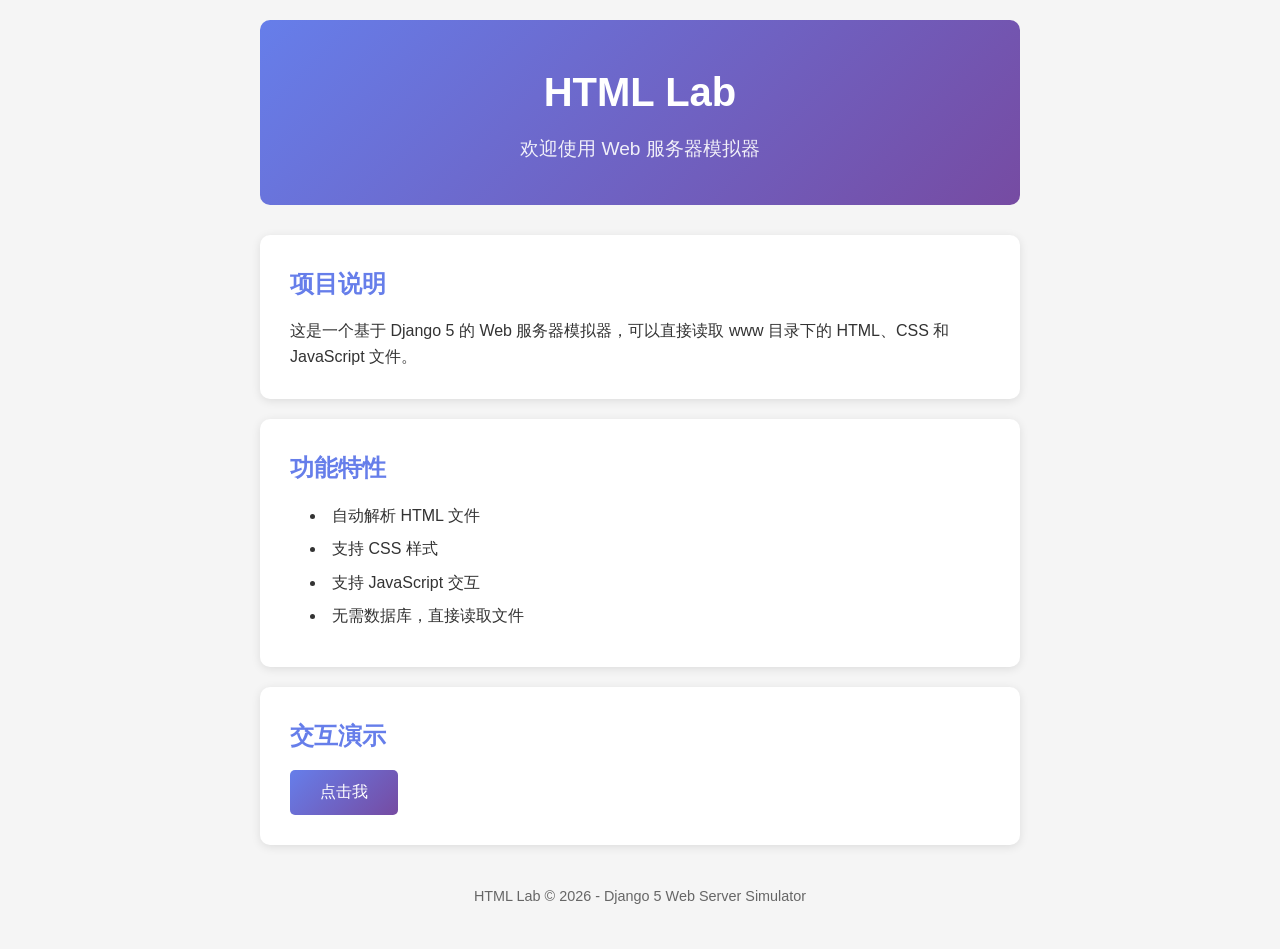
==== www/index.html @ bd5176ae "add projects files" ====
<!DOCTYPE html>
<html lang="zh-CN">
<head>
    <meta charset="UTF-8">
    <meta name="viewport" content="width=device-width, initial-scale=1.0">
    <title>HTML Lab - Web 服务器模拟器</title>
    <link rel="stylesheet" href="style.css">
</head>
<body>
    <div class="container">
        <header>
            <h1>HTML Lab</h1>
            <p>欢迎使用 Web 服务器模拟器</p>
        </header>
        
        <main>
            <section class="intro">
                <h2>项目说明</h2>
                <p>这是一个基于 Django 5 的 Web 服务器模拟器，可以直接读取 www 目录下的 HTML、CSS 和 JavaScript 文件。</p>
            </section>
            
            <section class="features">
                <h2>功能特性</h2>
                <ul>
                    <li>自动解析 HTML 文件</li>
                    <li>支持 CSS 样式</li>
                    <li>支持 JavaScript 交互</li>
                    <li>无需数据库，直接读取文件</li>
                </ul>
            </section>
            
            <section class="demo">
                <h2>交互演示</h2>
                <button id="clickBtn" class="btn">点击我</button>
                <p id="message"></p>
            </section>
        </main>
        
        <footer>
            <p>HTML Lab &copy; 2026 - Django 5 Web Server Simulator</p>
        </footer>
    </div>
    
    <script src="script.js"></script>
</body>
</html>
---- www/style.css ----
* {
    margin: 0;
    padding: 0;
    box-sizing: border-box;
}

body {
    font-family: -apple-system, BlinkMacSystemFont, 'Segoe UI', Roboto, 'Helvetica Neue', Arial, sans-serif;
    line-height: 1.6;
    color: #333;
    background-color: #f5f5f5;
}

.container {
    max-width: 800px;
    margin: 0 auto;
    padding: 20px;
}

header {
    background: linear-gradient(135deg, #667eea 0%, #764ba2 100%);
    color: white;
    padding: 40px 20px;
    text-align: center;
    border-radius: 10px;
    margin-bottom: 30px;
}

header h1 {
    font-size: 2.5rem;
    margin-bottom: 10px;
}

header p {
    font-size: 1.2rem;
    opacity: 0.9;
}

main section {
    background: white;
    padding: 30px;
    margin-bottom: 20px;
    border-radius: 10px;
    box-shadow: 0 2px 10px rgba(0,0,0,0.1);
}

h2 {
    color: #667eea;
    margin-bottom: 15px;
    font-size: 1.5rem;
}

ul {
    list-style-position: inside;
    margin-left: 20px;
}

li {
    margin-bottom: 8px;
}

.btn {
    background: linear-gradient(135deg, #667eea 0%, #764ba2 100%);
    color: white;
    border: none;
    padding: 12px 30px;
    font-size: 1rem;
    border-radius: 5px;
    cursor: pointer;
    transition: transform 0.2s, box-shadow 0.2s;
}

.btn:hover {
    transform: translateY(-2px);
    box-shadow: 0 5px 20px rgba(102, 126, 234, 0.4);
}

#message {
    margin-top: 15px;
    padding: 15px;
    background-color: #e3f2fd;
    border-radius: 5px;
    border-left: 4px solid #2196f3;
    display: none;
}

#message.show {
    display: block;
}

footer {
    text-align: center;
    padding: 20px;
    color: #666;
    font-size: 0.9rem;
}
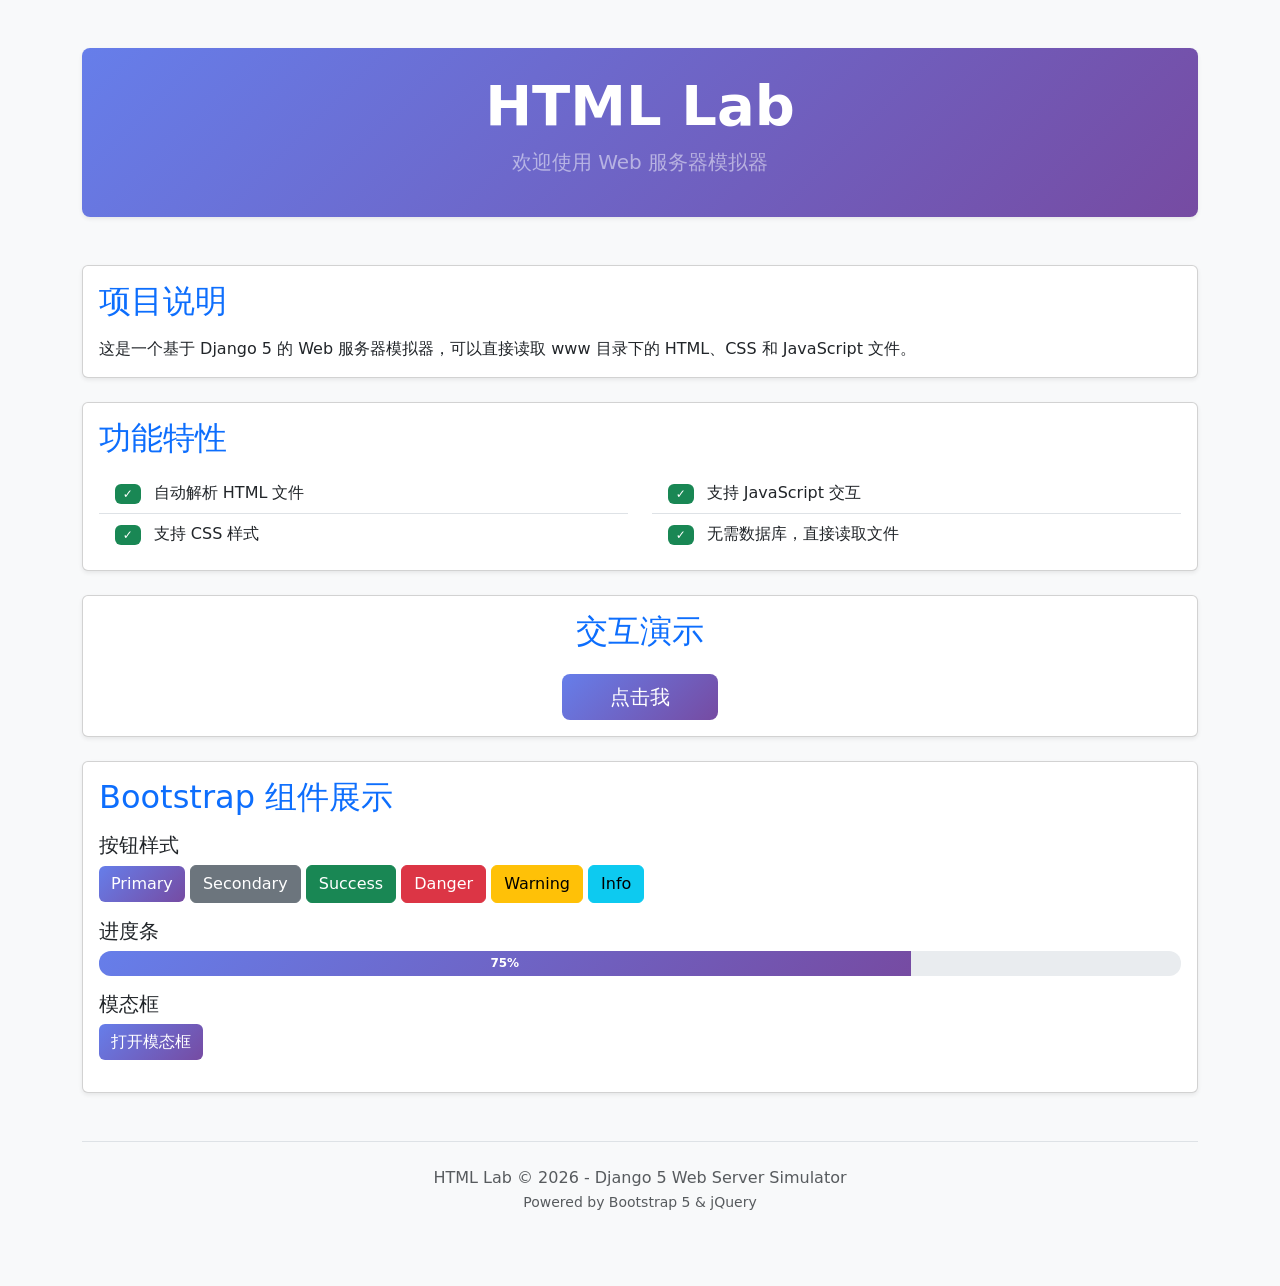
==== commit ab3c90db: "add bootstrap and jquery" ====
--- a/www/index.html
+++ b/www/index.html
@@ -4,43 +4,145 @@
     <meta charset="UTF-8">
     <meta name="viewport" content="width=device-width, initial-scale=1.0">
     <title>HTML Lab - Web 服务器模拟器</title>
+    
+    <!-- Bootstrap 5 CSS -->
+    <link href="https://cdn.jsdelivr.net/npm/bootstrap@5.3.2/dist/css/bootstrap.min.css" rel="stylesheet">
+    
+    <!-- Custom CSS -->
     <link rel="stylesheet" href="style.css">
 </head>
-<body>
-    <div class="container">
-        <header>
-            <h1>HTML Lab</h1>
-            <p>欢迎使用 Web 服务器模拟器</p>
+<body class="bg-light">
+    <div class="container py-5">
+        <!-- Header -->
+        <header class="text-center mb-5 py-4 bg-gradient rounded-3 shadow-sm">
+            <h1 class="display-4 fw-bold text-white mb-2">HTML Lab</h1>
+            <p class="lead text-white-50">欢迎使用 Web 服务器模拟器</p>
         </header>
         
         <main>
-            <section class="intro">
-                <h2>项目说明</h2>
-                <p>这是一个基于 Django 5 的 Web 服务器模拟器，可以直接读取 www 目录下的 HTML、CSS 和 JavaScript 文件。</p>
+            <!-- Project Info -->
+            <section class="card mb-4 shadow-sm">
+                <div class="card-body">
+                    <h2 class="card-title text-primary mb-3">
+                        <i class="bi bi-info-circle"></i> 项目说明
+                    </h2>
+                    <p class="card-text">这是一个基于 Django 5 的 Web 服务器模拟器，可以直接读取 www 目录下的 HTML、CSS 和 JavaScript 文件。</p>
+                </div>
             </section>
             
-            <section class="features">
-                <h2>功能特性</h2>
-                <ul>
-                    <li>自动解析 HTML 文件</li>
-                    <li>支持 CSS 样式</li>
-                    <li>支持 JavaScript 交互</li>
-                    <li>无需数据库，直接读取文件</li>
-                </ul>
+            <!-- Features -->
+            <section class="card mb-4 shadow-sm">
+                <div class="card-body">
+                    <h2 class="card-title text-primary mb-3">
+                        <i class="bi bi-stars"></i> 功能特性
+                    </h2>
+                    <div class="row">
+                        <div class="col-md-6">
+                            <ul class="list-group list-group-flush">
+                                <li class="list-group-item">
+                                    <span class="badge bg-success me-2">✓</span> 自动解析 HTML 文件
+                                </li>
+                                <li class="list-group-item">
+                                    <span class="badge bg-success me-2">✓</span> 支持 CSS 样式
+                                </li>
+                            </ul>
+                        </div>
+                        <div class="col-md-6">
+                            <ul class="list-group list-group-flush">
+                                <li class="list-group-item">
+                                    <span class="badge bg-success me-2">✓</span> 支持 JavaScript 交互
+                                </li>
+                                <li class="list-group-item">
+                                    <span class="badge bg-success me-2">✓</span> 无需数据库，直接读取文件
+                                </li>
+                            </ul>
+                        </div>
+                    </div>
+                </div>
             </section>
             
-            <section class="demo">
-                <h2>交互演示</h2>
-                <button id="clickBtn" class="btn">点击我</button>
-                <p id="message"></p>
+            <!-- Demo -->
+            <section class="card mb-4 shadow-sm">
+                <div class="card-body text-center">
+                    <h2 class="card-title text-primary mb-4">
+                        <i class="bi bi-hand-index-thumb"></i> 交互演示
+                    </h2>
+                    <button id="clickBtn" class="btn btn-primary btn-lg px-5">
+                        <span class="spinner-border spinner-border-sm d-none" id="btnSpinner"></span>
+                        点击我
+                    </button>
+                    <div id="message" class="alert alert-info mt-4 d-none" role="alert"></div>
+                </div>
+            </section>
+            
+            <!-- Bootstrap Components Demo -->
+            <section class="card mb-4 shadow-sm">
+                <div class="card-body">
+                    <h2 class="card-title text-primary mb-3">Bootstrap 组件展示</h2>
+                    
+                    <!-- Button variants -->
+                    <div class="mb-3">
+                        <h5>按钮样式</h5>
+                        <button class="btn btn-primary">Primary</button>
+                        <button class="btn btn-secondary">Secondary</button>
+                        <button class="btn btn-success">Success</button>
+                        <button class="btn btn-danger">Danger</button>
+                        <button class="btn btn-warning">Warning</button>
+                        <button class="btn btn-info">Info</button>
+                    </div>
+                    
+                    <!-- Progress bar -->
+                    <div class="mb-3">
+                        <h5>进度条</h5>
+                        <div class="progress">
+                            <div class="progress-bar progress-bar-striped progress-bar-animated" role="progressbar" style="width: 75%">75%</div>
+                        </div>
+                    </div>
+                    
+                    <!-- Modal button -->
+                    <div class="mb-3">
+                        <h5>模态框</h5>
+                        <button type="button" class="btn btn-primary" data-bs-toggle="modal" data-bs-target="#exampleModal">
+                            打开模态框
+                        </button>
+                    </div>
+                </div>
             </section>
         </main>
         
-        <footer>
-            <p>HTML Lab &copy; 2026 - Django 5 Web Server Simulator</p>
+        <!-- Footer -->
+        <footer class="text-center py-4 mt-5 text-muted border-top">
+            <p class="mb-0">HTML Lab &copy; 2026 - Django 5 Web Server Simulator</p>
+            <small>Powered by Bootstrap 5 & jQuery</small>
         </footer>
     </div>
     
+    <!-- Modal -->
+    <div class="modal fade" id="exampleModal" tabindex="-1" aria-labelledby="exampleModalLabel" aria-hidden="true">
+        <div class="modal-dialog">
+            <div class="modal-content">
+                <div class="modal-header">
+                    <h5 class="modal-title" id="exampleModalLabel">模态框示例</h5>
+                    <button type="button" class="btn-close" data-bs-dismiss="modal" aria-label="Close"></button>
+                </div>
+                <div class="modal-body">
+                    这是一个 Bootstrap 5 的模态框示例。你可以在这里放置任何内容。
+                </div>
+                <div class="modal-footer">
+                    <button type="button" class="btn btn-secondary" data-bs-dismiss="modal">关闭</button>
+                    <button type="button" class="btn btn-primary">保存更改</button>
+                </div>
+            </div>
+        </div>
+    </div>
+    
+    <!-- jQuery -->
+    <script src="https://code.jquery.com/jquery-3.7.1.min.js"></script>
+    
+    <!-- Bootstrap 5 JS Bundle -->
+    <script src="https://cdn.jsdelivr.net/npm/bootstrap@5.3.2/dist/js/bootstrap.bundle.min.js"></script>
+    
+    <!-- Custom JS -->
     <script src="script.js"></script>
 </body>
 </html>
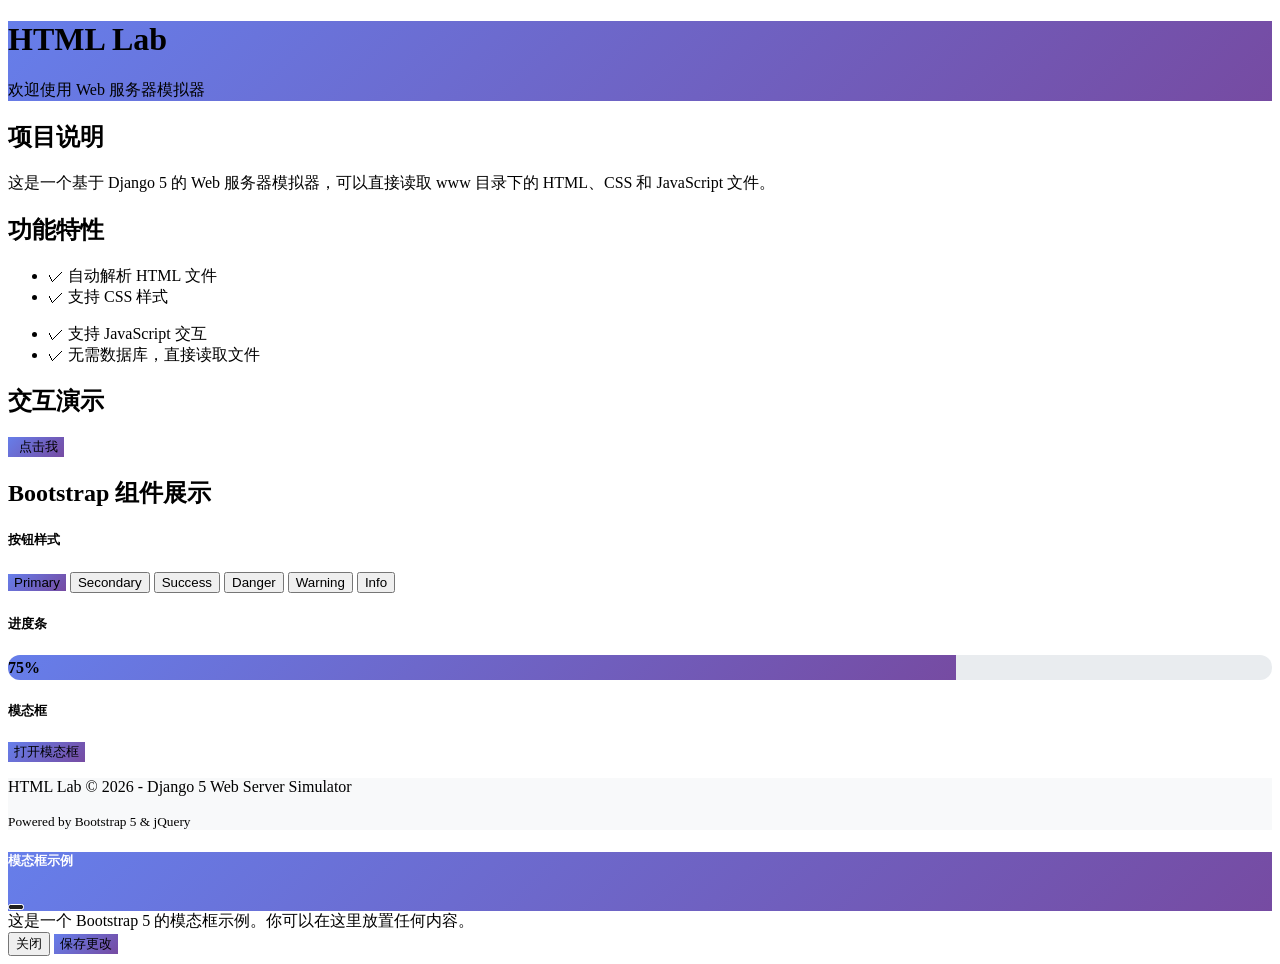
==== commit 7ab83b32: "update settting for static resources" ====
--- a/www/index.html
+++ b/www/index.html
@@ -6,7 +6,7 @@
     <title>HTML Lab - Web 服务器模拟器</title>
     
     <!-- Bootstrap 5 CSS -->
-    <link href="https://cdn.jsdelivr.net/npm/bootstrap@5.3.2/dist/css/bootstrap.min.css" rel="stylesheet">
+    <link href="/static/bootstrap/css/bootstrap.min.css" rel="stylesheet">
     
     <!-- Custom CSS -->
     <link rel="stylesheet" href="style.css">
@@ -137,10 +137,10 @@
     </div>
     
     <!-- jQuery -->
-    <script src="https://code.jquery.com/jquery-3.7.1.min.js"></script>
+    <script src="/static/jquery/jquery-4.0.0.min.js"></script>
     
     <!-- Bootstrap 5 JS Bundle -->
-    <script src="https://cdn.jsdelivr.net/npm/bootstrap@5.3.2/dist/js/bootstrap.bundle.min.js"></script>
+    <script src="/static/bootstrap/js/bootstrap.bundle.min.js"></script>
     
     <!-- Custom JS -->
     <script src="script.js"></script>
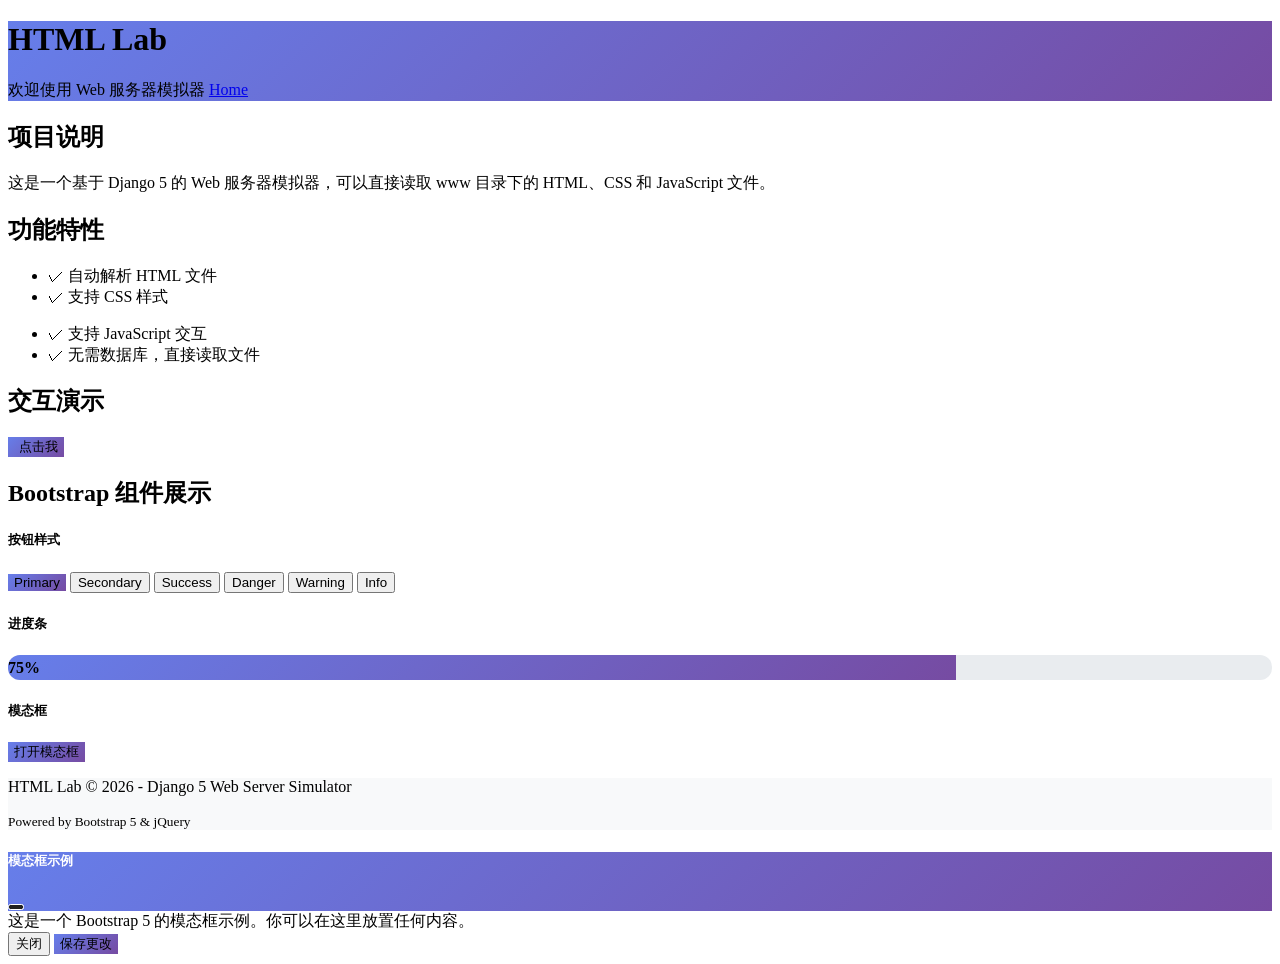
==== commit 8a0e2bd4: "update create page" ====
--- a/www/index.html
+++ b/www/index.html
@@ -16,7 +16,7 @@
         <!-- Header -->
         <header class="text-center mb-5 py-4 bg-gradient rounded-3 shadow-sm">
             <h1 class="display-4 fw-bold text-white mb-2">HTML Lab</h1>
-            <p class="lead text-white-50">欢迎使用 Web 服务器模拟器</p>
+            <p class="lead text-white-50">欢迎使用 Web 服务器模拟器 <a href="blog1.html">Home</a></p>
         </header>
         
         <main>
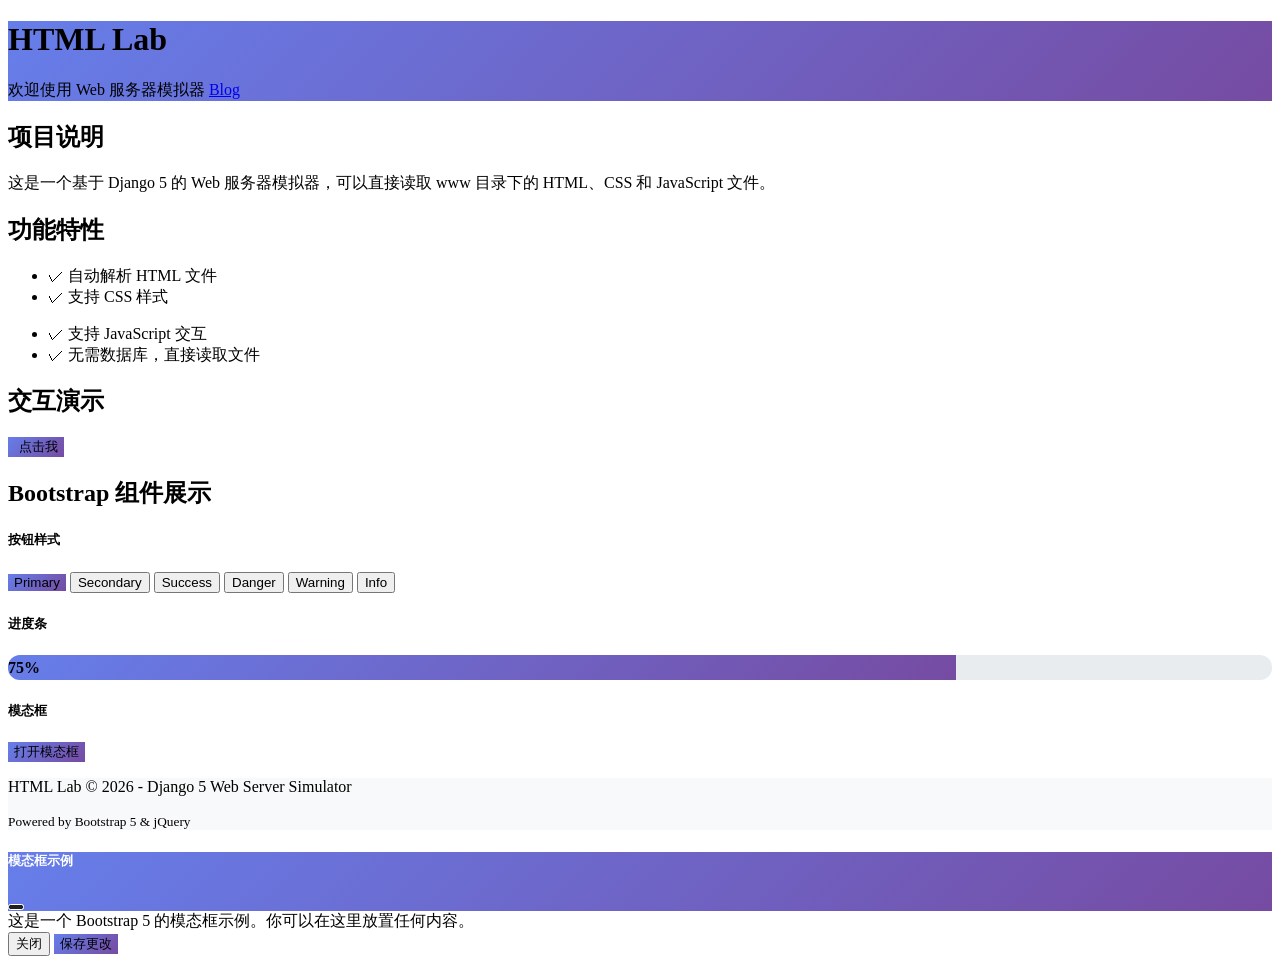
==== commit b198e116: "update manage" ====
--- a/www/index.html
+++ b/www/index.html
@@ -16,7 +16,7 @@
         <!-- Header -->
         <header class="text-center mb-5 py-4 bg-gradient rounded-3 shadow-sm">
             <h1 class="display-4 fw-bold text-white mb-2">HTML Lab</h1>
-            <p class="lead text-white-50">欢迎使用 Web 服务器模拟器 <a href="blog1.html">Home</a></p>
+            <p class="lead text-white-50">欢迎使用 Web 服务器模拟器 <a href="blog.html">Blog</a></p>
         </header>
         
         <main>
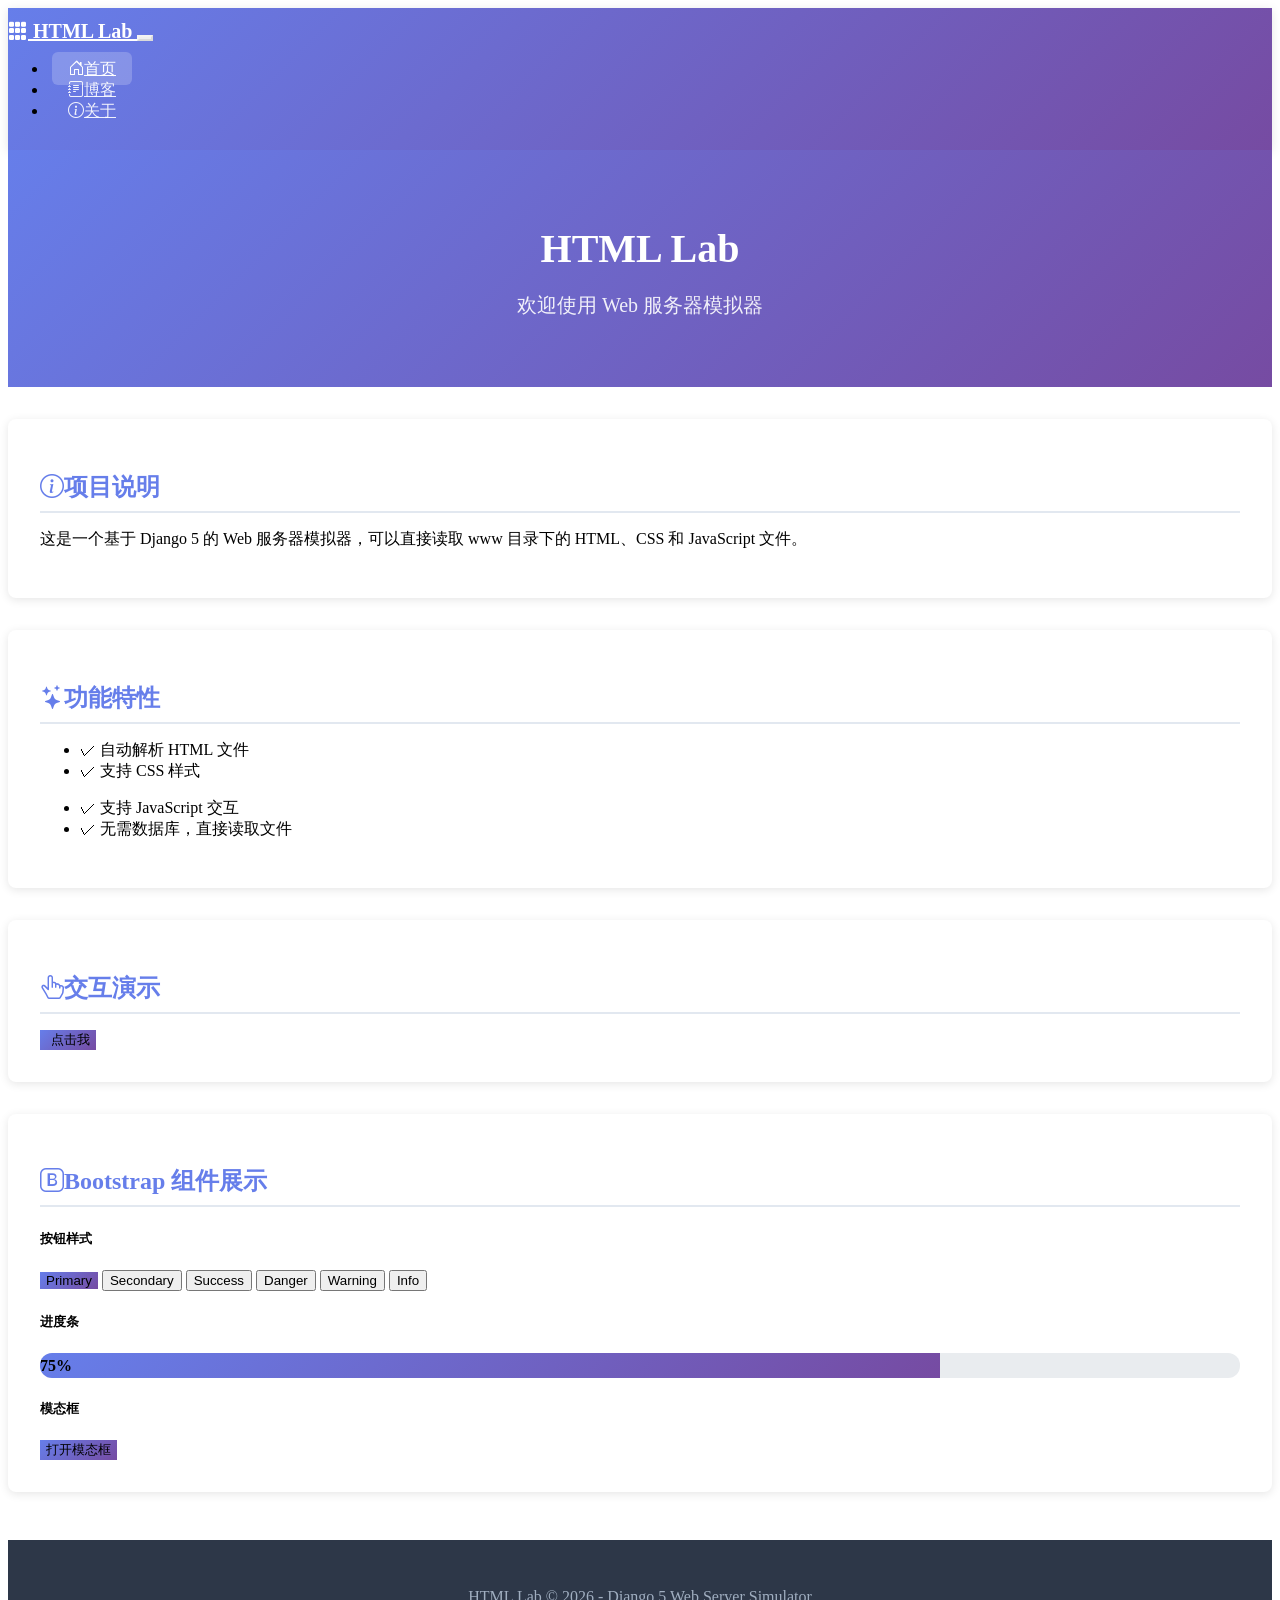
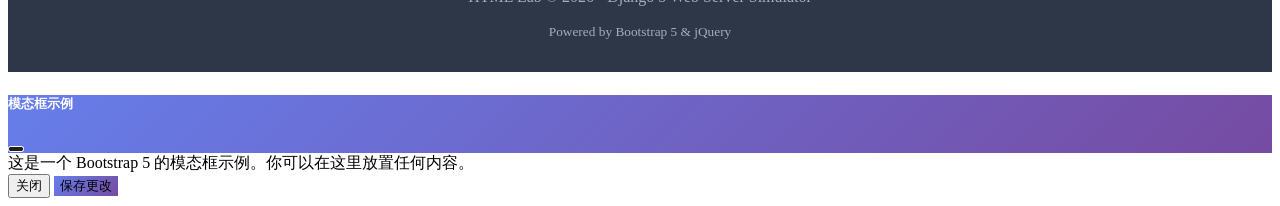
==== commit 5d29905f: "first version is OK" ====
--- a/www/index.html
+++ b/www/index.html
@@ -7,115 +7,137 @@
     
     <!-- Bootstrap 5 CSS -->
     <link href="/static/bootstrap/css/bootstrap.min.css" rel="stylesheet">
+    <link rel="stylesheet" href="https://cdn.jsdelivr.net/npm/bootstrap-icons@1.11.0/font/bootstrap-icons.css">
     
     <!-- Custom CSS -->
     <link rel="stylesheet" href="style.css">
 </head>
 <body class="bg-light">
-    <div class="container py-5">
-        <!-- Header -->
-        <header class="text-center mb-5 py-4 bg-gradient rounded-3 shadow-sm">
-            <h1 class="display-4 fw-bold text-white mb-2">HTML Lab</h1>
-            <p class="lead text-white-50">欢迎使用 Web 服务器模拟器 <a href="blog.html">Blog</a></p>
-        </header>
+    <!-- 统一导航栏 -->
+    <nav class="navbar navbar-expand-lg main-navbar sticky-top">
+        <div class="container">
+            <a class="navbar-brand" href="index.html">
+                <i class="bi bi-grid-3x3-gap-fill me-2"></i>
+                HTML Lab
+            </a>
+            <button class="navbar-toggler" type="button" data-bs-toggle="collapse" data-bs-target="#navbarNav">
+                <span class="navbar-toggler-icon"></span>
+            </button>
+            <div class="collapse navbar-collapse" id="navbarNav">
+                <ul class="navbar-nav ms-auto">
+                    <li class="nav-item">
+                        <a class="nav-link active" href="index.html">
+                            <i class="bi bi-house-door me-1"></i>首页
+                        </a>
+                    </li>
+                    <li class="nav-item">
+                        <a class="nav-link" href="blog.html">
+                            <i class="bi bi-journal-text me-1"></i>博客
+                        </a>
+                    </li>
+                    <li class="nav-item">
+                        <a class="nav-link" href="about.html">
+                            <i class="bi bi-info-circle me-1"></i>关于
+                        </a>
+                    </li>
+                </ul>
+            </div>
+        </div>
+    </nav>
+
+    <!-- 页面头部 -->
+    <header class="page-header">
+        <div class="container">
+            <h1>HTML Lab</h1>
+            <p class="lead">欢迎使用 Web 服务器模拟器</p>
+        </div>
+    </header>
+    
+    <!-- 主要内容 -->
+    <main class="container">
+        <!-- Project Info -->
+        <section class="content-section">
+            <h2><i class="bi bi-info-circle me-2"></i>项目说明</h2>
+            <p>这是一个基于 Django 5 的 Web 服务器模拟器，可以直接读取 www 目录下的 HTML、CSS 和 JavaScript 文件。</p>
+        </section>
         
-        <main>
-            <!-- Project Info -->
-            <section class="card mb-4 shadow-sm">
-                <div class="card-body">
-                    <h2 class="card-title text-primary mb-3">
-                        <i class="bi bi-info-circle"></i> 项目说明
-                    </h2>
-                    <p class="card-text">这是一个基于 Django 5 的 Web 服务器模拟器，可以直接读取 www 目录下的 HTML、CSS 和 JavaScript 文件。</p>
+        <!-- Features -->
+        <section class="content-section">
+            <h2><i class="bi bi-stars me-2"></i>功能特性</h2>
+            <div class="row">
+                <div class="col-md-6">
+                    <ul class="list-group list-group-flush">
+                        <li class="list-group-item">
+                            <span class="badge bg-success me-2">✓</span> 自动解析 HTML 文件
+                        </li>
+                        <li class="list-group-item">
+                            <span class="badge bg-success me-2">✓</span> 支持 CSS 样式
+                        </li>
+                    </ul>
                 </div>
-            </section>
+                <div class="col-md-6">
+                    <ul class="list-group list-group-flush">
+                        <li class="list-group-item">
+                            <span class="badge bg-success me-2">✓</span> 支持 JavaScript 交互
+                        </li>
+                        <li class="list-group-item">
+                            <span class="badge bg-success me-2">✓</span> 无需数据库，直接读取文件
+                        </li>
+                    </ul>
+                </div>
+            </div>
+        </section>
+        
+        <!-- Demo -->
+        <section class="content-section text-center">
+            <h2><i class="bi bi-hand-index-thumb me-2"></i>交互演示</h2>
+            <button id="clickBtn" class="btn btn-primary btn-lg px-5 mt-3">
+                <span class="spinner-border spinner-border-sm d-none" id="btnSpinner"></span>
+                点击我
+            </button>
+            <div id="message" class="alert alert-info mt-4 d-none" role="alert"></div>
+        </section>
+        
+        <!-- Bootstrap Components Demo -->
+        <section class="content-section">
+            <h2><i class="bi bi-bootstrap me-2"></i>Bootstrap 组件展示</h2>
             
-            <!-- Features -->
-            <section class="card mb-4 shadow-sm">
-                <div class="card-body">
-                    <h2 class="card-title text-primary mb-3">
-                        <i class="bi bi-stars"></i> 功能特性
-                    </h2>
-                    <div class="row">
-                        <div class="col-md-6">
-                            <ul class="list-group list-group-flush">
-                                <li class="list-group-item">
-                                    <span class="badge bg-success me-2">✓</span> 自动解析 HTML 文件
-                                </li>
-                                <li class="list-group-item">
-                                    <span class="badge bg-success me-2">✓</span> 支持 CSS 样式
-                                </li>
-                            </ul>
-                        </div>
-                        <div class="col-md-6">
-                            <ul class="list-group list-group-flush">
-                                <li class="list-group-item">
-                                    <span class="badge bg-success me-2">✓</span> 支持 JavaScript 交互
-                                </li>
-                                <li class="list-group-item">
-                                    <span class="badge bg-success me-2">✓</span> 无需数据库，直接读取文件
-                                </li>
-                            </ul>
-                        </div>
-                    </div>
+            <!-- Button variants -->
+            <div class="mb-4">
+                <h5>按钮样式</h5>
+                <button class="btn btn-primary me-2 mb-2">Primary</button>
+                <button class="btn btn-secondary me-2 mb-2">Secondary</button>
+                <button class="btn btn-success me-2 mb-2">Success</button>
+                <button class="btn btn-danger me-2 mb-2">Danger</button>
+                <button class="btn btn-warning me-2 mb-2">Warning</button>
+                <button class="btn btn-info me-2 mb-2">Info</button>
+            </div>
+            
+            <!-- Progress bar -->
+            <div class="mb-4">
+                <h5>进度条</h5>
+                <div class="progress">
+                    <div class="progress-bar progress-bar-striped progress-bar-animated" role="progressbar" style="width: 75%">75%</div>
                 </div>
-            </section>
+            </div>
             
-            <!-- Demo -->
-            <section class="card mb-4 shadow-sm">
-                <div class="card-body text-center">
-                    <h2 class="card-title text-primary mb-4">
-                        <i class="bi bi-hand-index-thumb"></i> 交互演示
-                    </h2>
-                    <button id="clickBtn" class="btn btn-primary btn-lg px-5">
-                        <span class="spinner-border spinner-border-sm d-none" id="btnSpinner"></span>
-                        点击我
-                    </button>
-                    <div id="message" class="alert alert-info mt-4 d-none" role="alert"></div>
-                </div>
-            </section>
-            
-            <!-- Bootstrap Components Demo -->
-            <section class="card mb-4 shadow-sm">
-                <div class="card-body">
-                    <h2 class="card-title text-primary mb-3">Bootstrap 组件展示</h2>
-                    
-                    <!-- Button variants -->
-                    <div class="mb-3">
-                        <h5>按钮样式</h5>
-                        <button class="btn btn-primary">Primary</button>
-                        <button class="btn btn-secondary">Secondary</button>
-                        <button class="btn btn-success">Success</button>
-                        <button class="btn btn-danger">Danger</button>
-                        <button class="btn btn-warning">Warning</button>
-                        <button class="btn btn-info">Info</button>
-                    </div>
-                    
-                    <!-- Progress bar -->
-                    <div class="mb-3">
-                        <h5>进度条</h5>
-                        <div class="progress">
-                            <div class="progress-bar progress-bar-striped progress-bar-animated" role="progressbar" style="width: 75%">75%</div>
-                        </div>
-                    </div>
-                    
-                    <!-- Modal button -->
-                    <div class="mb-3">
-                        <h5>模态框</h5>
-                        <button type="button" class="btn btn-primary" data-bs-toggle="modal" data-bs-target="#exampleModal">
-                            打开模态框
-                        </button>
-                    </div>
-                </div>
-            </section>
-        </main>
-        
-        <!-- Footer -->
-        <footer class="text-center py-4 mt-5 text-muted border-top">
+            <!-- Modal button -->
+            <div>
+                <h5>模态框</h5>
+                <button type="button" class="btn btn-primary" data-bs-toggle="modal" data-bs-target="#exampleModal">
+                    打开模态框
+                </button>
+            </div>
+        </section>
+    </main>
+    
+    <!-- 页脚 -->
+    <footer>
+        <div class="container">
             <p class="mb-0">HTML Lab &copy; 2026 - Django 5 Web Server Simulator</p>
             <small>Powered by Bootstrap 5 & jQuery</small>
-        </footer>
-    </div>
+        </div>
+    </footer>
     
     <!-- Modal -->
     <div class="modal fade" id="exampleModal" tabindex="-1" aria-labelledby="exampleModalLabel" aria-hidden="true">
